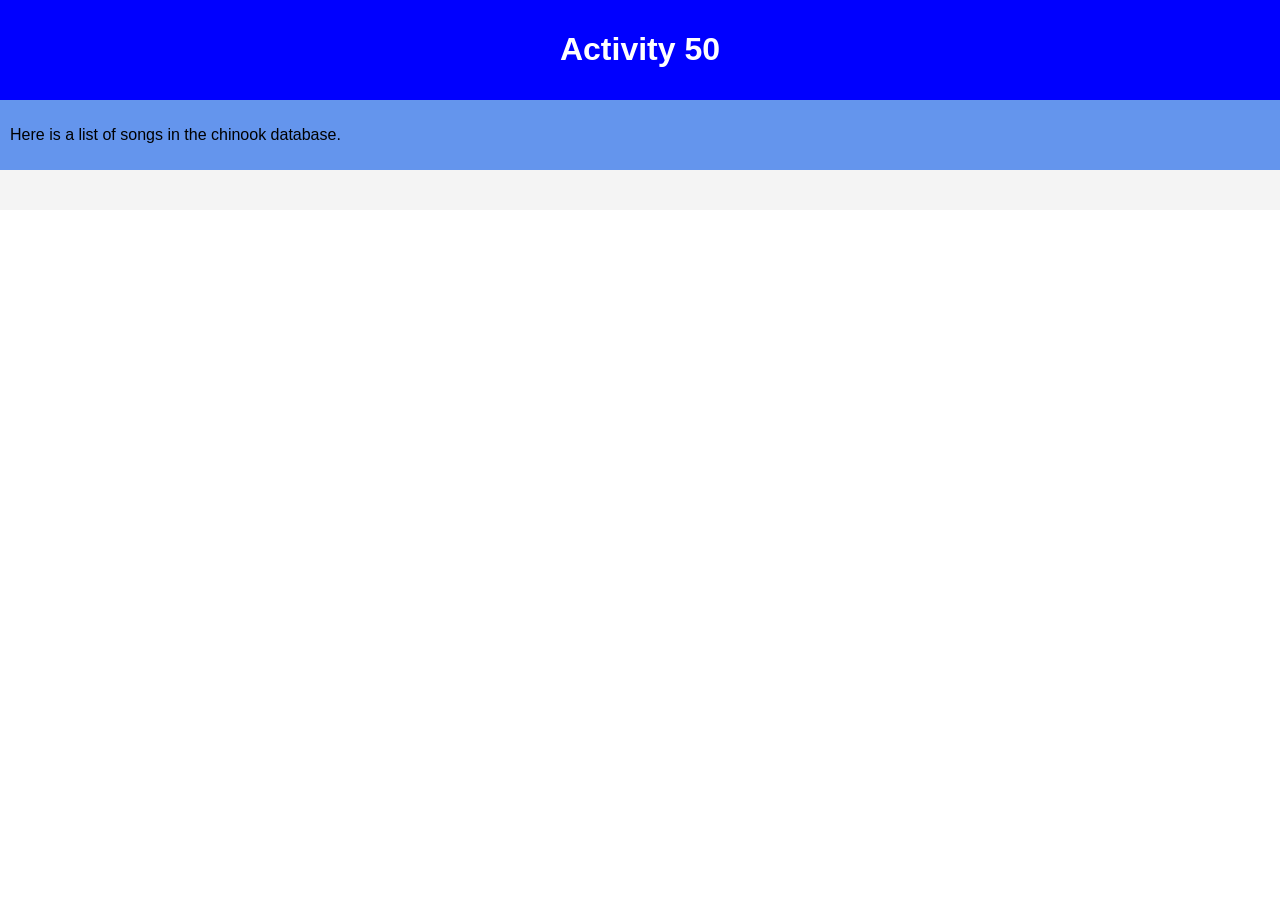
==== QAM Website/Lesson50ActivityWebsite/index.html @ bff2ab2c "." ====
<!DOCTYPE html>
<html>
  <head>
    <meta charset="utf-8">
    <meta name="viewport" content="width=device-width">
    <title>repl.it</title>
    <link href="style.css" rel="stylesheet" type="text/css" />
    <!-- We need to import JQUERY Library to make the api call-->
    <script src="https://ajax.googleapis.com/ajax/libs/jquery/3.6.0/jquery.min.js"></script>

    <script src="script.js"></script>
   </head>
  <body id="body" onload="init()">
    <div id="banner" class="container center">
      <h1> Activity 50 </h1>
    </div>
    <div class="container subbanner">
      <div>
        <p> Here is a list of songs in the chinook database.
        </p>
      </div>
    </div>
  <!-- Create a container to display results -->
  <div id='output'></div>
      
      
  </body>
</html>
---- QAM Website/Lesson50ActivityWebsite/style.css ----
html,body{
  margin:0 auto;
  font-family:Arial;
}
.container{
  display:flex;
  padding:10px;
}
.center{
  justify-content:center;
  align-items:center;
}

nav{
  background-color:cornflowerblue;
}
nav a{
  color:black;
  padding:10px;
  flex:1;
  text-decoration:none;
  text-align:center;
}
nav a:hover{
  color:white;
}
.subbanner{
  background-color:cornflowerblue;
}
#banner{
  background-color:blue;
  color:white;
}
#footer{
  background-color:cornflowerblue;
  color:white;
  /*position:fixed;*/
  left: 0;
  right: 0;
  bottom:0px;
}
 

.highlight{
  font-style:italic;
  color:blue;
}
.heading{
  font-weight:bold;
}
.card a{
  text-decoration:none;
  background-color:blue;
  color:white;
  border-radius:4px;
  padding:6px;
  box-shadow:2px 2px 2px black;
}
.card a:hover{
  background-color:cornflowerblue;
}
#panel{
  flex:1;
}

.card img{
  width:90%;
}
.filter{
  display:flex;
  background-color: #dff2ff;
  border:1px solid black;
  
}

#output {
  display: flex;
  flex-wrap: wrap;
  gap: 15px;
  justify-content: center;
  padding: 20px;
  background: #f4f4f4;
}

.card {
  width: 200px;
  background: white;
  padding: 10px;
  border-radius: 10px;
  box-shadow: 0 2px 8px rgba(0,0,0,0.2);
}

.card h3 {
  font-size: 16px;
}

.card p {
  font-size: 13px;
}
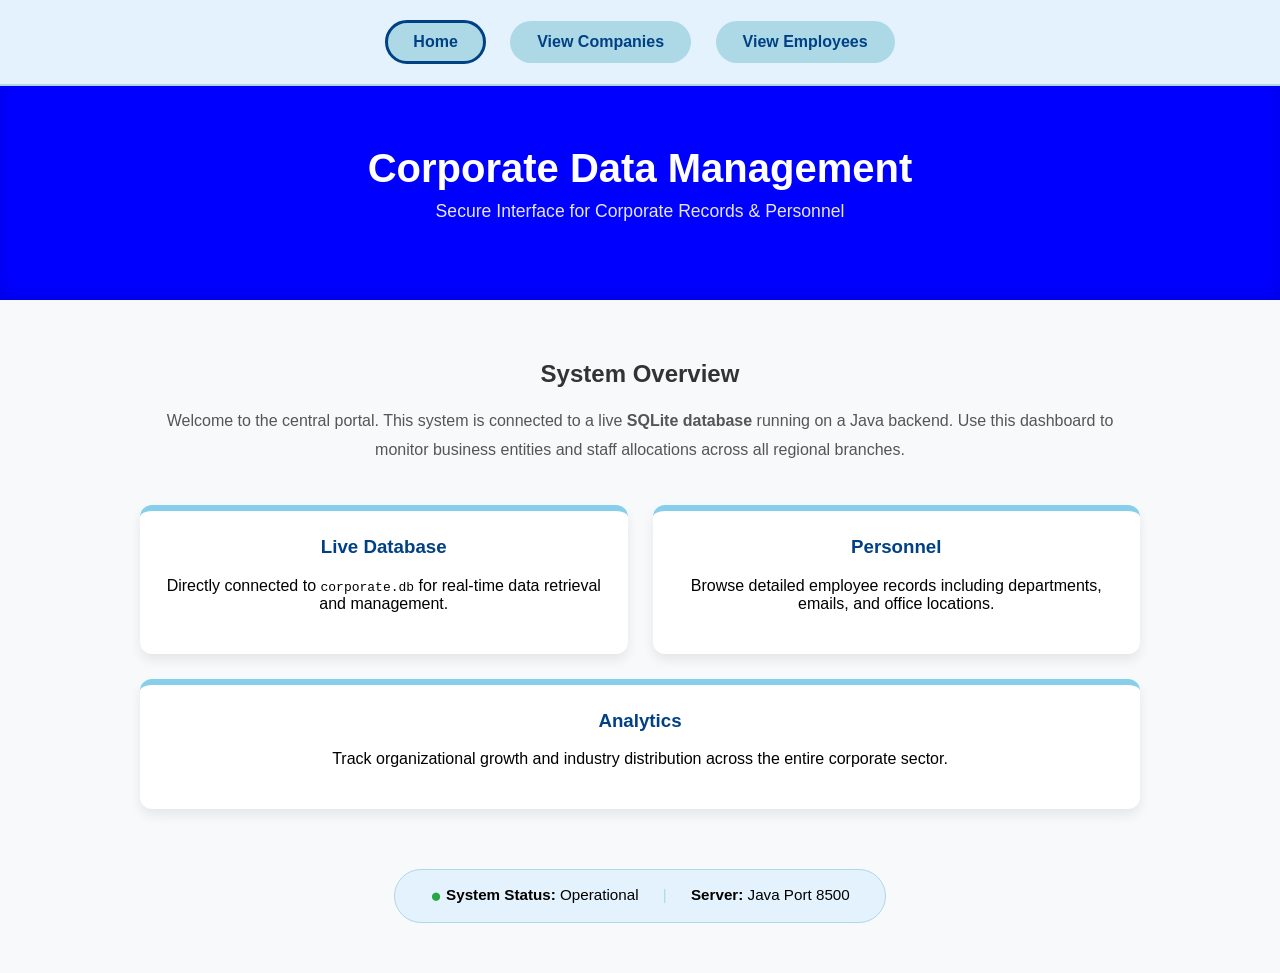
==== commit 92f94354: "." ====
--- a/QAM Website/Lesson50ActivityWebsite/index.html
+++ b/QAM Website/Lesson50ActivityWebsite/index.html
@@ -3,26 +3,174 @@
   <head>
     <meta charset="utf-8">
     <meta name="viewport" content="width=device-width">
-    <title>repl.it</title>
-    <link href="style.css" rel="stylesheet" type="text/css" />
-    <!-- We need to import JQUERY Library to make the api call-->
-    <script src="https://ajax.googleapis.com/ajax/libs/jquery/3.6.0/jquery.min.js"></script>
+    <title>Corporate Portal</title>
+    
+    <style>
 
-    <script src="script.js"></script>
-   </head>
-  <body id="body" onload="init()">
-    <div id="banner" class="container center">
-      <h1> Activity 50 </h1>
+      #body {
+        display: flex;
+        flex-direction: column;
+        align-items: center; 
+        margin: 0;
+        padding: 0;
+        background-color: #f8f9fa;
+        min-height: 100vh;
+        font-family: 'Segoe UI', Tahoma, Geneva, Verdana, sans-serif;
+      }
+
+  
+      .navbar {
+        width: 100%;
+        background-color: #e3f2fd;
+        padding: 20px 0;
+        text-align: center;
+        border-bottom: 2px solid #add8e6;
+      }
+
+      .nav-btn {
+        text-decoration: none;
+        color: #004085;
+        padding: 10px 25px;
+        margin: 0 10px;
+        border-radius: 25px;
+        font-weight: bold;
+        display: inline-block;
+        background-color: #add8e6;
+        transition: 0.3s;
+        border: 2px solid transparent;
+      }
+
+      .nav-btn:hover {
+        background-color: #007bff;
+        color: white;
+      }
+
+
+      #banner {
+        width: 100%;
+        background-color: #0000ff;
+        color: white;
+        padding: 60px 0;
+        text-align: center;
+        margin-bottom: 40px;
+        box-shadow: inset 0 -5px 15px rgba(0,0,0,0.1);
+      }
+
+      #banner h1 {
+        margin: 0;
+        font-size: 2.5rem;
+      }
+
+      #banner p {
+        margin-top: 10px;
+        opacity: 0.9;
+        font-size: 1.1rem;
+      }
+
+
+      .main-content {
+        max-width: 1000px;
+        width: 90%;
+        text-align: center;
+        padding-bottom: 50px;
+      }
+
+      .info-grid {
+        display: flex;
+        justify-content: center;
+        gap: 25px;
+        margin-top: 40px;
+        flex-wrap: wrap;
+      }
+
+
+      .card {
+        flex: 1;
+        min-width: 280px;
+        background: white;
+        padding: 25px;
+        border-radius: 12px;
+        box-shadow: 0 6px 12px rgba(0,0,0,0.08);
+        border-top: 6px solid #87ceeb;
+        transition: transform 0.2s;
+      }
+
+      .card:hover {
+        transform: translateY(-5px);
+      }
+
+      .card h3 {
+        color: #004085;
+        margin-top: 0;
+      }
+
+
+      .status-bar {
+        margin-top: 60px;
+        background: #e3f2fd;
+        padding: 15px 35px;
+        border-radius: 50px;
+        display: inline-block;
+        border: 1px solid #add8e6;
+        font-size: 0.95rem;
+      }
+
+      .dot {
+        color: #28a745;
+        font-size: 1.2rem;
+        vertical-align: middle;
+      }
+    </style>
+  </head>
+
+  <body id="body">
+
+    <nav class="navbar">
+      <a href="index.html" class="nav-btn" style="border: 3px solid #004085;">Home</a>
+      <a href="companies.html" class="nav-btn">View Companies</a>
+      <a href="employees.html" class="nav-btn">View Employees</a>
+    </nav>
+
+    <div id="banner">
+      <h1>Corporate Data Management</h1>
+      <p>Secure Interface for Corporate Records & Personnel</p>
     </div>
-    <div class="container subbanner">
-      <div>
-        <p> Here is a list of songs in the chinook database.
+    
+    <div class="main-content">
+      
+      <div style="margin-bottom: 20px;">
+        <h2 style="color: #333;">System Overview</h2>
+        <p style="color: #555; line-height: 1.8;">
+          Welcome to the central portal. This system is connected to a live <strong>SQLite database</strong> 
+          running on a Java backend. Use this dashboard to monitor business entities and staff 
+          allocations across all regional branches.
         </p>
       </div>
+
+      <div class="info-grid">
+        <div class="card">
+          <h3>Live Database</h3>
+          <p>Directly connected to <code>corporate.db</code> for real-time data retrieval and management.</p>
+        </div>
+
+        <div class="card">
+          <h3>Personnel</h3>
+          <p>Browse detailed employee records including departments, emails, and office locations.</p>
+        </div>
+
+        <div class="card">
+          <h3>Analytics</h3>
+          <p>Track organizational growth and industry distribution across the entire corporate sector.</p>
+        </div>
+      </div>
+
+      <div class="status-bar">
+        <span class="dot">●</span> <strong>System Status:</strong> Operational 
+        <span style="margin: 0 20px; color: #add8e6;">|</span>
+        <strong>Server:</strong> Java Port 8500
+      </div>
+
     </div>
-  <!-- Create a container to display results -->
-  <div id='output'></div>
-      
       
   </body>
 </html>
